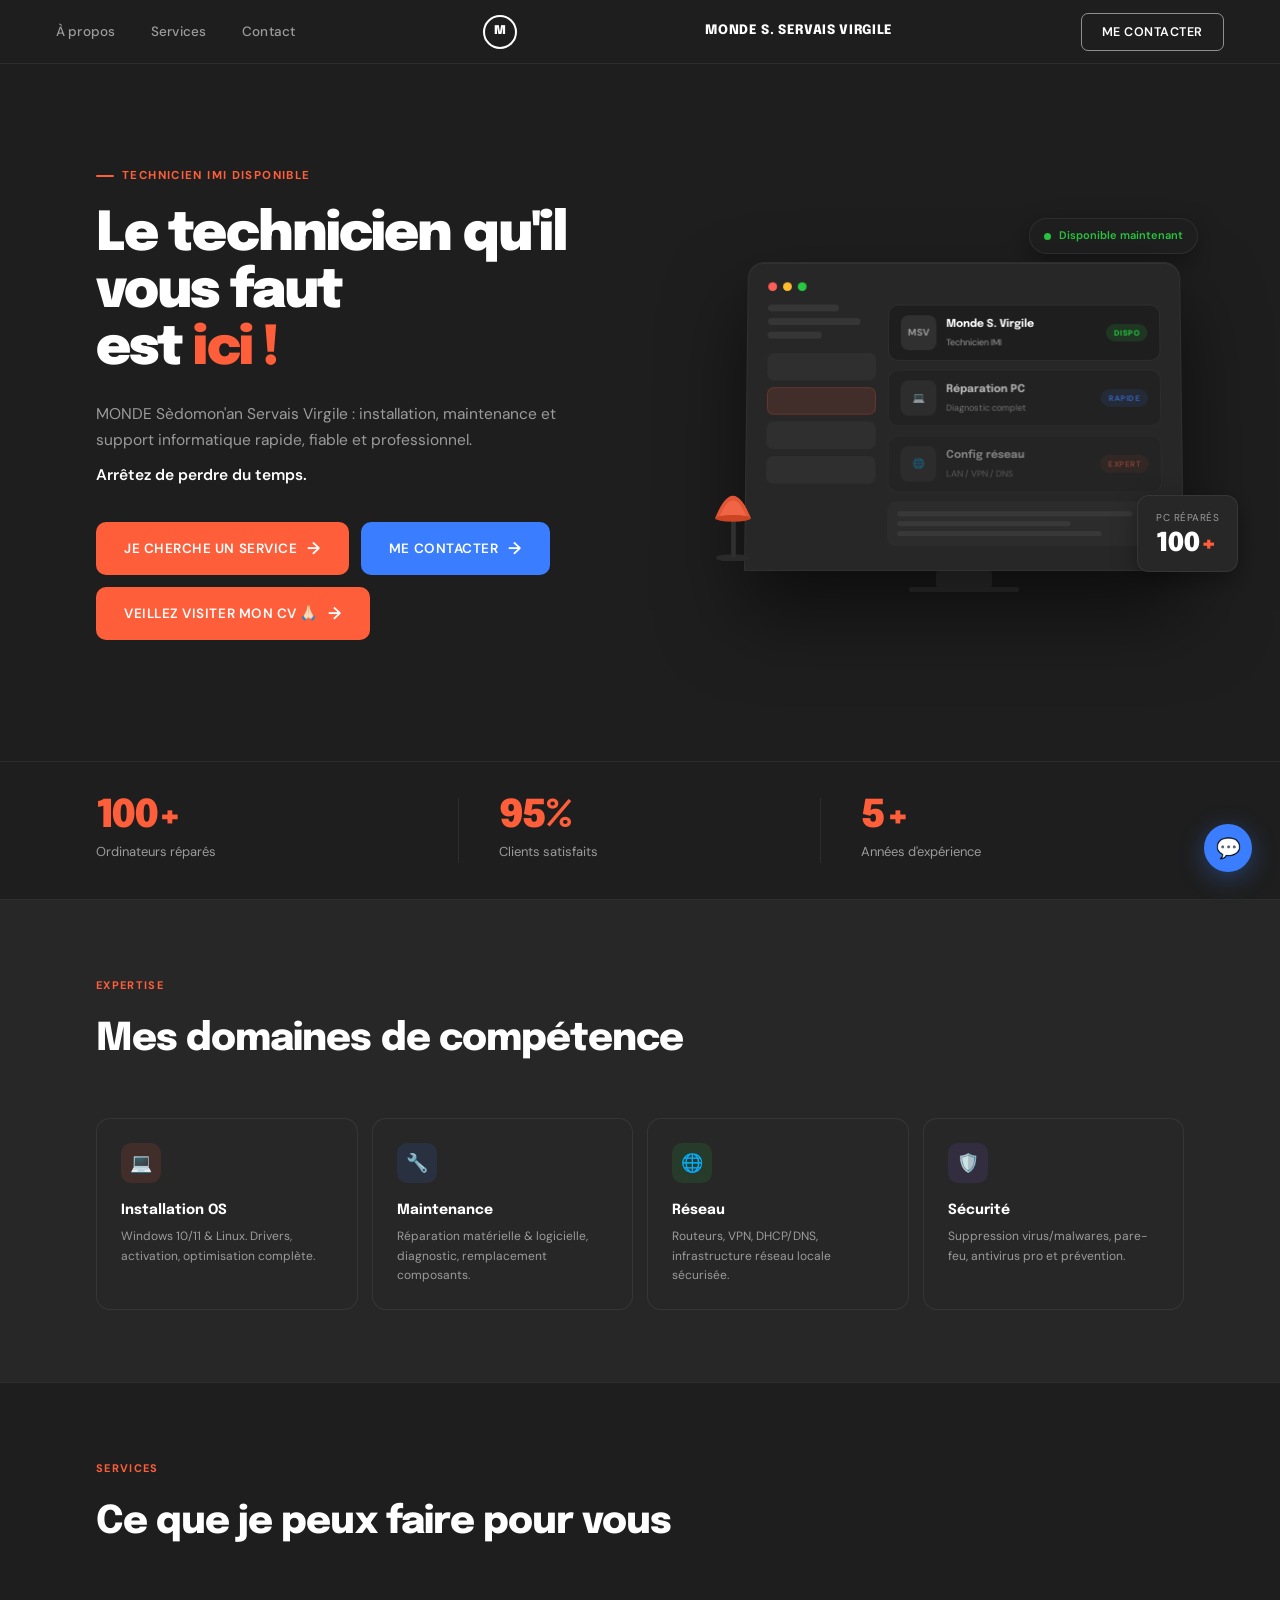
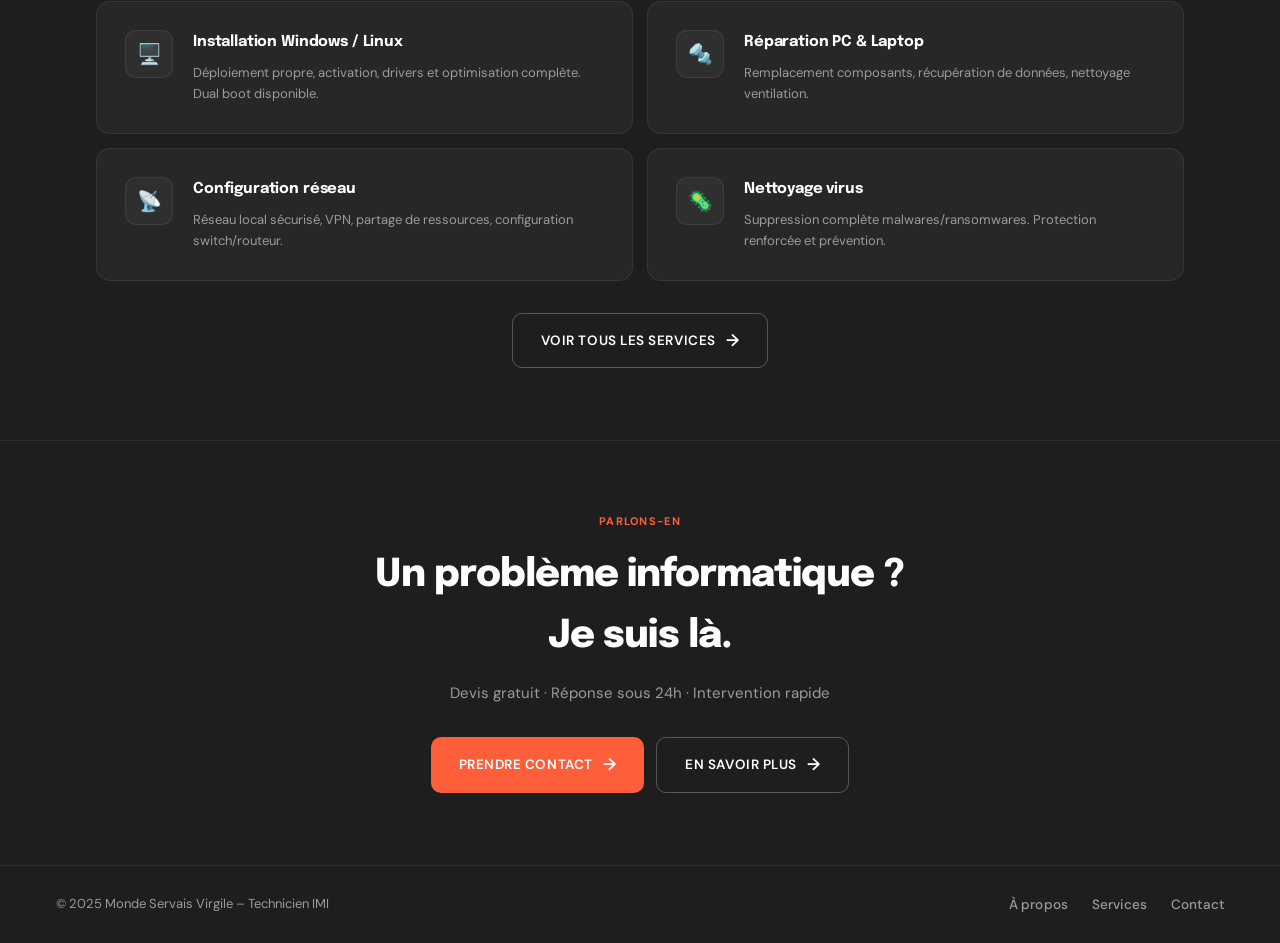
==== accueil.html @ eee0129f "Add files via upload" ====
<!DOCTYPE html>
<html lang="fr">
<head>
  <meta charset="UTF-8"/>
  <meta name="viewport" content="width=device-width, initial-scale=1.0"/>
  <title>MONDE Sèdomon'an Servais Virgile – Technicien IMI</title>
  <link rel="stylesheet" href="style.css"/>
  <link rel="stylesheet" href="https://cdnjs.cloudflare.com/ajax/libs/font-awesome/6.5.1/css/all.min.css"/>
  <style>
    .hero { min-height:100vh; display:flex; flex-direction:column; padding-top:64px; }
    .hero-main {
      flex:1; display:flex; align-items:center;
      max-width:1200px; margin:0 auto; width:100%;
      padding:0 56px; gap:56px;
    }
    .hero-text { flex:1; }

    .hero-eyebrow {
      display:inline-flex; align-items:center; gap:8px;
      font-size:11.5px; font-weight:700; letter-spacing:.12em;
      text-transform:uppercase; color:var(--orange); margin-bottom:22px;
      animation:slideUp .6s .1s ease both;
    }
    .hero-eyebrow::before { content:''; display:block; width:18px; height:2px; background:var(--orange); border-radius:2px; }

    .hero-h1 {
      font-family:'Epilogue',sans-serif; font-weight:900;
      font-size:clamp(2.2rem,4.2vw,3.4rem); line-height:1.06;
      letter-spacing:-.035em; color:var(--white); margin-bottom:22px;
      animation:slideUp .6s .18s ease both;
    }
    .hero-h1 em { color:var(--orange); font-style:normal; }

    .hero-desc {
      font-size:15.5px; line-height:1.7; color:var(--muted);
      max-width:460px; margin-bottom:10px;
      animation:slideUp .6s .26s ease both;
    }
    .hero-callout { font-size:15.5px; font-weight:600; color:var(--white); margin-bottom:34px; animation:slideUp .6s .3s ease both; }
    .hero-btns { display:flex; gap:12px; flex-wrap:wrap; animation:slideUp .6s .38s ease both; }

    @keyframes slideUp { from{opacity:0;transform:translateY(20px)} to{opacity:1;transform:translateY(0)} }
    @keyframes slideRight { from{opacity:0;transform:translateX(32px)} to{opacity:1;transform:translateX(0)} }

    .hero-visual { flex-shrink:0; width:440px; position:relative; animation:slideRight .7s .15s ease both; }

    .monitor {
      background:var(--bg2); border:1.5px solid var(--bg3);
      border-radius:16px 16px 0 0; padding:20px;
      transform:perspective(900px) rotateX(3deg); transform-origin:bottom center;
      box-shadow:0 40px 80px rgba(0,0,0,.55), inset 0 1px 0 rgba(255,255,255,.05);
    }
    .monitor-chrome { display:flex; align-items:center; gap:6px; margin-bottom:14px; }
    .chrome-dot { width:9px; height:9px; border-radius:50%; }
    .chrome-dot:nth-child(1){background:#ff5f57;}
    .chrome-dot:nth-child(2){background:#ffbd2e;}
    .chrome-dot:nth-child(3){background:#28c840;}

    .screen-body { display:flex; gap:12px; min-height:250px; }
    .screen-sidebar { width:110px; flex-shrink:0; display:flex; flex-direction:column; gap:7px; }
    .sb-line { height:7px; background:rgba(255,255,255,.07); border-radius:4px; }
    .sb-line:nth-child(1){width:65%;} .sb-line:nth-child(2){width:85%;} .sb-line:nth-child(3){width:50%;margin-bottom:8px;}
    .sb-menu-item { height:28px; background:rgba(255,255,255,.04); border-radius:7px; }
    .sb-menu-item.active-item { background:rgba(255,94,58,.12); border:1px solid rgba(255,94,58,.2); }
    .screen-main { flex:1; display:flex; flex-direction:column; gap:9px; }

    .profile-row {
      display:flex; align-items:center; gap:10px;
      background:var(--bg); border-radius:10px; padding:10px 12px;
      border:1px solid var(--border); transition:border-color .2s;
    }
    .profile-row:hover{border-color:var(--border2);}
    .p-avatar {
      width:36px;height:36px;border-radius:8px;overflow:hidden;flex-shrink:0;
      background:var(--bg3);display:flex;align-items:center;justify-content:center;
      font-size:10px;font-weight:700;color:var(--muted);
    }
    .p-avatar img{width:100%;height:100%;object-fit:cover;}
    .p-info{flex:1;}
    .p-name{font-family:'Epilogue',sans-serif;font-weight:700;font-size:11px;color:var(--white);margin-bottom:2px;}
    .p-role{font-size:9px;color:var(--muted);}
    .p-badge{font-size:8px;font-weight:700;letter-spacing:.06em;text-transform:uppercase;padding:3px 8px;border-radius:20px;}
    .badge-g{background:rgba(40,200,64,.14);color:var(--green);}
    .badge-b{background:rgba(58,126,255,.14);color:var(--blue);}
    .badge-o{background:rgba(255,94,58,.14);color:var(--orange);}

    .screen-lines{background:rgba(255,255,255,.02);border-radius:8px;padding:10px;display:flex;flex-direction:column;gap:5px;}
    .sc-line{height:5px;background:rgba(255,255,255,.06);border-radius:3px;}
    .sc-line:nth-child(1){width:92%;}.sc-line:nth-child(2){width:68%;}.sc-line:nth-child(3){width:80%;}

    .monitor-neck{width:56px;height:16px;background:var(--bg3);border-radius:2px;margin:0 auto;}
    .monitor-base-bar{width:110px;height:5px;background:var(--bg3);border-radius:3px;margin:0 auto;}

    .deco-lamp{position:absolute;left:-44px;bottom:24px;width:66px;}

    .float-badge {
      position:absolute; top:-14px; right:-14px;
      background:var(--bg); border:1px solid var(--border); border-radius:30px;
      padding:8px 14px; display:flex; align-items:center; gap:8px;
      font-size:11px; font-weight:600; color:var(--green); white-space:nowrap;
      animation:floatY 3s ease-in-out infinite; box-shadow:0 8px 24px rgba(0,0,0,.35);
    }
    .float-dot{width:7px;height:7px;background:var(--green);border-radius:50%;animation:pulse-g 1.5s ease infinite;}

    .float-stats {
      position:absolute; bottom:20px; right:-54px;
      background:var(--bg2); border:1px solid var(--border); border-radius:12px;
      padding:14px 18px; animation:floatY 4s 1s ease-in-out infinite;
      box-shadow:0 8px 24px rgba(0,0,0,.35);
    }
    .fs-label{font-size:10px;color:var(--muted);letter-spacing:.05em;text-transform:uppercase;margin-bottom:5px;}
    .fs-value{font-family:'Epilogue',sans-serif;font-weight:900;font-size:26px;color:var(--white);line-height:1;}
    .fs-value span{color:var(--orange);}

    @keyframes floatY{0%,100%{transform:translateY(0)}50%{transform:translateY(-7px)}}

    .skills-section{background:var(--bg2);}

    @media(max-width:900px){
      .hero-main{flex-direction:column;padding:40px 20px;gap:40px;text-align:center;}
      .hero-eyebrow{margin:0 auto 22px;}
      .hero-desc{margin-left:auto;margin-right:auto;}
      .hero-btns{justify-content:center;}
      .hero-visual{width:100%;max-width:380px;margin:0 auto;}
      .float-stats,.deco-lamp{display:none;}
    }
  </style>
</head>
<body>

<nav class="navbar">
  <div class="nav-left">
    <a href="a_propos.html" class="nav-link">À propos</a>
    <a href="services.html" class="nav-link">Services</a>
    <a href="contact.html" class="nav-link">Contact</a>
  </div>
  <a href="accueil.html" class="nav-logo">
    <div class="nav-logo-icon"></a>M</div>
    <span class="nav-logo-text">MONDE S. Servais Virgile</span>
  </a>
  <a href="contact.html" class="nav-cta">ME CONTACTER</a>
  <div class="burger" id="burger"><span></span><span></span><span></span></div>
</nav>
<div class="mobile-menu" id="mobileMenu">
  <a href="accueil.html">Accueil</a>
  <a href="a_propos.html">À propos</a>
  <a href="services.html">Services</a>
  <a href="contact.html">Contact</a>
</div>

<section class="hero">
  <div class="hero-main">
    <!-- Texte -->
    <div class="hero-text">
      <div class="hero-eyebrow">Technicien IMI disponible</div>
      <h1 class="hero-h1">Le technicien qu'il vous faut<br>est <em>ici&nbsp;!</em></h1>
      <p class="hero-desc">MONDE Sèdomon'an Servais Virgile : installation, maintenance et support informatique rapide, fiable et professionnel.</p>
      <p class="hero-callout">Arrêtez de perdre du temps.</p>
      <div class="hero-btns">
        <a href="services.html" class="btn btn-orange">JE CHERCHE UN SERVICE <span class="arrow">→</span></a>
        <a href="contact.html" class="btn btn-blue">ME CONTACTER <span class="arrow">→</span></a>
        <a href="cv/index.html" class="btn btn-orange">VEILLEZ VISITER MON CV 🙏🏻 <span class="arrow">→</span></a>
      </div>
      <br>
    </div>
    <br>

    <!-- Visuel -->
    <div class="hero-visual">
      <div class="float-badge"><div class="float-dot"></div>Disponible maintenant</div>
      <br>
      <div class="monitor">
        <div class="monitor-chrome">
          <div class="chrome-dot"></div><div class="chrome-dot"></div><div class="chrome-dot"></div>
        </div>
        <div class="screen-body">
          <div class="screen-sidebar">
            <div class="sb-line"></div><div class="sb-line"></div><div class="sb-line"></div>
            <div class="sb-menu-item"></div>
            <div class="sb-menu-item active-item"></div>
            <div class="sb-menu-item"></div>
            <div class="sb-menu-item"></div>
          </div>
          <div class="screen-main">
            <div class="profile-row">
              <div class="p-avatar"><img src="images/profile.jpg" alt="MSV" onerror="this.parentElement.textContent='MSV'"/></div>
              <div class="p-info"><div class="p-name">Monde S. Virgile</div><div class="p-role">Technicien IMI</div></div>
              <div class="p-badge badge-g">Dispo</div>
            </div>
            <div class="profile-row" style="opacity:.65">
              <div class="p-avatar">💻</div>
              <div class="p-info"><div class="p-name">Réparation PC</div><div class="p-role">Diagnostic complet</div></div>
              <div class="p-badge badge-b">Rapide</div>
            </div>
            <div class="profile-row" style="opacity:.4">
              <div class="p-avatar">🌐</div>
              <div class="p-info"><div class="p-name">Config réseau</div><div class="p-role">LAN / VPN / DNS</div></div>
              <div class="p-badge badge-o">Expert</div>
            </div>
            <div class="screen-lines">
              <div class="sc-line"></div><div class="sc-line"></div><div class="sc-line"></div>
            </div>
          </div>
        </div>
      </div>
      <div class="monitor-neck"></div>
      <div class="monitor-base-bar"></div>
      <div class="deco-lamp">
        <svg viewBox="0 0 70 110" fill="none">
          <ellipse cx="35" cy="106" rx="18" ry="4" fill="#2a2a2a"/>
          <rect x="33" y="64" width="5" height="42" rx="2.5" fill="#303030"/>
          <path d="M16 64 Q35 16 54 64 Z" fill="#ff5e3a" opacity=".88"/>
          <path d="M20 64 Q35 26 50 64 Z" fill="#ff7a5c" opacity=".45"/>
          <ellipse cx="35" cy="64" rx="19" ry="3.5" fill="#cc4422"/>
        </svg>
      </div>
      <div class="float-stats">
        <div class="fs-label">PC réparés</div>
        <div class="fs-value">100<span>+</span></div>
      </div>
    </div>
  </div>

  <!-- Stats bar -->
  <div class="stats-bar">
    <div class="stats-inner">
      <div class="stat-item">
        <div class="stat-val"><span class="stat-num" data-target="100" data-suffix="+">0+</span></div>
        <div class="stat-label">Ordinateurs réparés</div>
      </div>
      <div class="stat-item">
        <div class="stat-val"><span class="stat-num" data-target="95" data-suffix="%">0%</span></div>
        <div class="stat-label">Clients satisfaits</div>
      </div>
      <div class="stat-item">
        <div class="stat-val"><span class="stat-num" data-target="5" data-suffix="+">0+</span></div>
        <div class="stat-label">Années d'expérience</div>
      </div>
    </div>
  </div>
</section>

<!-- Compétences -->
<section class="skills-section">
  <div class="section-wrap">
    <div class="section-tag" data-aos>Expertise</div>
    <h2 class="section-h2" data-aos data-aos-delay="80">Mes domaines de compétence</h2>
    <div class="skills-grid-4">
      <div class="skill-card" data-aos data-aos-delay="60"><div class="skill-icon icon-o">💻</div><div class="skill-name">Installation OS</div><div class="skill-desc">Windows 10/11 & Linux. Drivers, activation, optimisation complète.</div></div>
      <div class="skill-card" data-aos data-aos-delay="120"><div class="skill-icon icon-b">🔧</div><div class="skill-name">Maintenance</div><div class="skill-desc">Réparation matérielle & logicielle, diagnostic, remplacement composants.</div></div>
      <div class="skill-card" data-aos data-aos-delay="180"><div class="skill-icon icon-g">🌐</div><div class="skill-name">Réseau</div><div class="skill-desc">Routeurs, VPN, DHCP/DNS, infrastructure réseau locale sécurisée.</div></div>
      <div class="skill-card" data-aos data-aos-delay="240"><div class="skill-icon icon-p">🛡️</div><div class="skill-name">Sécurité</div><div class="skill-desc">Suppression virus/malwares, pare-feu, antivirus pro et prévention.</div></div>
    </div>
  </div>
</section>

<!-- Services aperçu -->
<hr class="sep"/>
<div class="section-wrap">
  <div class="section-tag" data-aos>Services</div>
  <h2 class="section-h2" data-aos data-aos-delay="80">Ce que je peux faire pour vous</h2>
  <div class="services-grid">
    <div class="service-card" data-aos data-aos-delay="60"><div class="service-icon-box">🖥️</div><div class="service-body"><div class="service-title">Installation Windows / Linux</div><div class="service-desc">Déploiement propre, activation, drivers et optimisation complète. Dual boot disponible.</div></div></div>
    <div class="service-card" data-aos data-aos-delay="120"><div class="service-icon-box">🔩</div><div class="service-body"><div class="service-title">Réparation PC & Laptop</div><div class="service-desc">Remplacement composants, récupération de données, nettoyage ventilation.</div></div></div>
    <div class="service-card" data-aos data-aos-delay="180"><div class="service-icon-box">📡</div><div class="service-body"><div class="service-title">Configuration réseau</div><div class="service-desc">Réseau local sécurisé, VPN, partage de ressources, configuration switch/routeur.</div></div></div>
    <div class="service-card" data-aos data-aos-delay="240"><div class="service-icon-box">🦠</div><div class="service-body"><div class="service-title">Nettoyage virus</div><div class="service-desc">Suppression complète malwares/ransomwares. Protection renforcée et prévention.</div></div></div>
  </div>
  <div style="text-align:center;margin-top:32px;" data-aos data-aos-delay="100">
    <a href="services.html" class="btn btn-outline">VOIR TOUS LES SERVICES <span class="arrow">→</span></a>
  </div>
</div>

<!-- CTA -->
<hr class="sep"/>
<div class="section-wrap" style="text-align:center;" data-aos>
  <div class="section-tag" style="display:block;margin-bottom:14px;">Parlons-en</div>
  <h2 class="section-h2" style="max-width:560px;margin:0 auto 14px;">Un problème informatique ? Je suis là.</h2>
  <p style="color:var(--muted);margin-bottom:32px;font-size:15px;">Devis gratuit · Réponse sous 24h · Intervention rapide</p>
  <div style="display:flex;gap:12px;justify-content:center;flex-wrap:wrap;">
    <a href="contact.html" class="btn btn-orange">PRENDRE CONTACT <span class="arrow">→</span></a>
    <a href="a_propos.html" class="btn btn-outline">EN SAVOIR PLUS <span class="arrow">→</span></a>
  </div>
</div>

<footer class="site-footer">
  <span class="footer-copy">© 2025 Monde Servais Virgile – Technicien IMI</span>
  <div class="footer-links">
    <a href="a_propos.html" class="nav-link">À propos</a>
    <a href="services.html" class="nav-link">Services</a>
    <a href="contact.html" class="nav-link">Contact</a>
  </div>
</footer>
<div class="back-top">↑</div>
<a href="contact.html" class="chat-bubble" title="Me contacter">💬</a>
<script src="script.js"></script>
</body>
</html>
---- style.css ----
/* ============================================================
   MONDE SERVAIS VIRGILE – style.css
   Style FreelanceRepublik : Dark, Minimaliste, Professionnel
   ============================================================ */

@import url('https://fonts.googleapis.com/css2?family=Epilogue:wght@400;600;700;800;900&family=DM+Sans:ital,wght@0,300;0,400;0,500;0,600;1,400&display=swap');

/* ── Reset ── */
*, *::before, *::after { margin: 0; padding: 0; box-sizing: border-box; }
html { scroll-behavior: smooth; }

:root {
  --bg:      #1e1e1e;
  --bg2:     #272727;
  --bg3:     #303030;
  --bg4:     #3a3a3a;
  --white:   #ffffff;
  --muted:   #9b9b9b;
  --muted2:  #6e6e6e;
  --border:  rgba(255,255,255,0.07);
  --border2: rgba(255,255,255,0.14);
  --orange:  #ff5e3a;
  --blue:    #3a7eff;
  --green:   #28c840;
  --radius:  10px;
  --radius-lg: 14px;
  --transition: all 0.22s cubic-bezier(0.4,0,0.2,1);
}

body {
  background: var(--bg);
  color: var(--white);
  font-family: 'DM Sans', sans-serif;
  font-size: 15px;
  line-height: 1.6;
  overflow-x: hidden;
}

a { text-decoration: none; color: inherit; }
img { max-width: 100%; display: block; }
ul { list-style: none; }

/* ── Scrollbar ── */
::-webkit-scrollbar { width: 4px; }
::-webkit-scrollbar-track { background: var(--bg2); }
::-webkit-scrollbar-thumb { background: var(--orange); border-radius: 4px; }

/* ============================================================
   NAVBAR
   ============================================================ */
.navbar {
  position: fixed;
  top: 0; left: 0; right: 0;
  z-index: 200;
  height: 64px;
  display: flex;
  align-items: center;
  justify-content: space-between;
  padding: 0 56px;
  background: var(--bg);
  border-bottom: 1px solid var(--border);
  transition: var(--transition);
}
.navbar.scrolled {
  background: rgba(30,30,30,0.96);
  backdrop-filter: blur(12px);
  border-bottom-color: var(--border2);
}

.nav-left {
  display: flex;
  align-items: center;
  gap: 36px;
}

.nav-link {
  font-size: 13.5px;
  font-weight: 500;
  color: var(--muted);
  transition: color 0.18s;
  letter-spacing: 0.01em;
}
.nav-link:hover, .nav-link.active { color: var(--white); }

.nav-logo {
  display: flex;
  align-items: center;
  gap: 11px;
  position: absolute;
  left: 50%;
  transform: translateX(-50%);
}
.nav-logo-icon {
  width: 34px; height: 34px;
  border: 2px solid var(--white);
  border-radius: 50%;
  display: flex; align-items: center; justify-content: center;
  font-family: 'Epilogue', sans-serif;
  font-weight: 900;
  font-size: 12px;
  color: var(--white);
  letter-spacing: -0.5px;
  flex-shrink: 0;
}
.nav-logo-text {
  font-family: 'Epilogue', sans-serif;
  font-weight: 800;
  font-size: 13px;
  color: var(--white);
  letter-spacing: 0.05em;
  text-transform: uppercase;
  white-space: nowrap;
}

.nav-cta {
  font-size: 12.5px;
  font-weight: 600;
  color: var(--white);
  border: 1.5px solid rgba(255,255,255,0.5);
  border-radius: 7px;
  padding: 8px 20px;
  letter-spacing: 0.04em;
  text-transform: uppercase;
  transition: var(--transition);
}
.nav-cta:hover {
  background: var(--white);
  color: var(--bg);
  border-color: var(--white);
}

/* Burger */
.burger {
  display: none;
  flex-direction: column;
  gap: 5px;
  cursor: pointer;
}
.burger span {
  display: block;
  width: 22px; height: 1.5px;
  background: var(--white);
  border-radius: 2px;
  transition: var(--transition);
}
.burger.open span:nth-child(1) { transform: rotate(45deg) translate(4.5px, 4.5px); }
.burger.open span:nth-child(2) { opacity: 0; }
.burger.open span:nth-child(3) { transform: rotate(-45deg) translate(4.5px, -4.5px); }

.mobile-menu {
  display: none;
  position: fixed;
  inset: 0;
  background: rgba(20,20,20,0.98);
  z-index: 199;
  flex-direction: column;
  align-items: center;
  justify-content: center;
  gap: 2.5rem;
  transform: translateX(100%);
  transition: transform 0.35s cubic-bezier(0.4,0,0.2,1);
}
.mobile-menu.open { transform: translateX(0); }
.mobile-menu a {
  font-family: 'Epilogue', sans-serif;
  font-weight: 800;
  font-size: 1.8rem;
  letter-spacing: -0.02em;
  color: var(--muted);
  transition: color 0.18s;
}
.mobile-menu a:hover { color: var(--white); }

/* ============================================================
   BOUTONS GLOBAUX
   ============================================================ */
.btn {
  display: inline-flex;
  align-items: center;
  gap: 10px;
  font-family: 'DM Sans', sans-serif;
  font-size: 13.5px;
  font-weight: 600;
  letter-spacing: 0.04em;
  text-transform: uppercase;
  padding: 13px 28px;
  border-radius: var(--radius);
  border: none;
  cursor: pointer;
  text-decoration: none;
  transition: var(--transition);
  white-space: nowrap;
}
.btn .arrow { font-size: 17px; transition: transform 0.2s; }
.btn:hover .arrow { transform: translateX(4px); }

.btn-orange {
  background: var(--orange);
  color: #fff;
}
.btn-orange:hover {
  transform: translateY(-2px);
  box-shadow: 0 10px 32px rgba(255,94,58,0.32);
}

.btn-blue {
  background: var(--blue);
  color: #fff;
}
.btn-blue:hover {
  transform: translateY(-2px);
  box-shadow: 0 10px 32px rgba(58,126,255,0.32);
}

.btn-outline {
  background: transparent;
  color: var(--white);
  border: 1.5px solid rgba(255,255,255,0.25);
}
.btn-outline:hover {
  border-color: var(--white);
  background: rgba(255,255,255,0.04);
  transform: translateY(-2px);
}

/* ============================================================
   PAGE HERO COMMUN (pages intérieures)
   ============================================================ */
.page-hero {
  padding: 130px 56px 60px;
  max-width: 1200px;
  margin: 0 auto;
}
.page-tag {
  display: inline-block;
  font-size: 11px;
  font-weight: 700;
  letter-spacing: 0.12em;
  text-transform: uppercase;
  color: var(--orange);
  margin-bottom: 16px;
}
.page-h1 {
  font-family: 'Epilogue', sans-serif;
  font-weight: 900;
  font-size: clamp(2rem, 4.5vw, 3.4rem);
  letter-spacing: -0.03em;
  line-height: 1.06;
  color: var(--white);
  margin-bottom: 18px;
}
.page-sub {
  font-size: 16px;
  color: var(--muted);
  max-width: 560px;
  line-height: 1.65;
}

/* ============================================================
   SECTIONS COMMUNES
   ============================================================ */
.section-wrap {
  max-width: 1200px;
  margin: 0 auto;
  padding: 72px 56px;
}

.section-tag {
  display: inline-block;
  font-size: 11px;
  font-weight: 700;
  letter-spacing: 0.12em;
  text-transform: uppercase;
  color: var(--orange);
  margin-bottom: 14px;
}
.section-h2 {
  font-family: 'Epilogue', sans-serif;
  font-weight: 800;
  font-size: clamp(1.6rem, 3vw, 2.4rem);
  letter-spacing: -0.025em;
  color: var(--white);
  margin-bottom: 48px;
}

/* Séparateur de section -->*/
.sep {
  border: none;
  border-top: 1px solid var(--border);
  margin: 0;
}

/* ============================================================
   CARTES DE SERVICE
   ============================================================ */
.services-grid {
  display: grid;
  grid-template-columns: repeat(2, 1fr);
  gap: 14px;
}

.service-card {
  background: var(--bg2);
  border: 1px solid var(--border);
  border-radius: var(--radius-lg);
  padding: 28px;
  display: flex;
  gap: 20px;
  align-items: flex-start;
  transition: var(--transition);
}
.service-card:hover {
  border-color: var(--border2);
  transform: translateY(-3px);
  background: var(--bg3);
}

.service-icon-box {
  width: 48px; height: 48px;
  border-radius: 11px;
  background: rgba(255,255,255,0.04);
  border: 1px solid var(--border);
  display: flex; align-items: center; justify-content: center;
  font-size: 20px;
  flex-shrink: 0;
  transition: var(--transition);
}
.service-card:hover .service-icon-box {
  background: rgba(255,94,58,0.1);
  border-color: rgba(255,94,58,0.2);
}

.service-body {}
.service-title {
  font-family: 'Epilogue', sans-serif;
  font-weight: 700;
  font-size: 15px;
  color: var(--white);
  margin-bottom: 8px;
  letter-spacing: -0.01em;
}
.service-desc {
  font-size: 13px;
  color: var(--muted);
  line-height: 1.65;
}

/* ============================================================
   CARTES COMPÉTENCES
   ============================================================ */
.skills-grid-4 {
  display: grid;
  grid-template-columns: repeat(4, 1fr);
  gap: 14px;
}

.skill-card {
  background: var(--bg2);
  border: 1px solid var(--border);
  border-radius: var(--radius-lg);
  padding: 24px;
  transition: var(--transition);
}
.skill-card:hover {
  border-color: var(--border2);
  transform: translateY(-3px);
}
.skill-icon {
  width: 40px; height: 40px;
  border-radius: 10px;
  display: flex; align-items: center; justify-content: center;
  font-size: 18px;
  margin-bottom: 16px;
}
.icon-o { background: rgba(255,94,58,0.12); }
.icon-b { background: rgba(58,126,255,0.12); }
.icon-g { background: rgba(40,200,64,0.12); }
.icon-p { background: rgba(139,92,246,0.12); }
.skill-name {
  font-family: 'Epilogue', sans-serif;
  font-weight: 700;
  font-size: 14px;
  color: var(--white);
  margin-bottom: 6px;
}
.skill-desc {
  font-size: 12px;
  color: var(--muted);
  line-height: 1.6;
}

/* ============================================================
   STATS BAR
   ============================================================ */
.stats-bar {
  border-top: 1px solid var(--border);
  border-bottom: 1px solid var(--border);
}
.stats-inner {
  max-width: 1200px;
  margin: 0 auto;
  padding: 36px 56px;
  display: grid;
  grid-template-columns: repeat(3, 1fr);
}
.stat-item {
  padding: 0 40px;
  border-right: 1px solid var(--border);
}
.stat-item:first-child { padding-left: 0; }
.stat-item:last-child  { border-right: none; }

.stat-val {
  font-family: 'Epilogue', sans-serif;
  font-weight: 900;
  font-size: 2.4rem;
  letter-spacing: -0.04em;
  color: var(--white);
  line-height: 1;
  margin-bottom: 6px;
}
.stat-val span { color: var(--orange); }
.stat-label {
  font-size: 13px;
  color: var(--muted);
}

/* ============================================================
   BARRES COMPÉTENCES ANIMÉES
   ============================================================ */
.skill-bar-item { margin-bottom: 22px; }
.skill-bar-header {
  display: flex;
  justify-content: space-between;
  align-items: center;
  margin-bottom: 8px;
}
.skill-bar-name {
  font-size: 13px;
  font-weight: 500;
  color: var(--white);
}
.skill-bar-pct {
  font-size: 12px;
  color: var(--muted);
  font-family: 'DM Sans', monospace;
}
.skill-bar-track {
  height: 3px;
  background: rgba(255,255,255,0.07);
  border-radius: 3px;
  overflow: hidden;
}
.skill-bar-fill {
  height: 100%;
  background: var(--orange);
  border-radius: 3px;
  width: 0;
  transition: width 1.4s cubic-bezier(0.4,0,0.2,1);
}

/* ============================================================
   CONTACT
   ============================================================ */
.contact-grid {
  display: grid;
  grid-template-columns: 1fr 1.6fr;
  gap: 40px;
  align-items: start;
}

.contact-item {
  display: flex;
  align-items: center;
  gap: 14px;
  padding: 16px;
  background: var(--bg2);
  border: 1px solid var(--border);
  border-radius: var(--radius);
  margin-bottom: 10px;
  transition: var(--transition);
}
.contact-item:hover { border-color: var(--border2); }
.contact-icon {
  width: 40px; height: 40px;
  background: rgba(255,255,255,0.04);
  border-radius: 9px;
  display: flex; align-items: center; justify-content: center;
  font-size: 17px;
  flex-shrink: 0;
}
.contact-lbl {
  font-size: 11px;
  color: var(--muted);
  letter-spacing: 0.06em;
  text-transform: uppercase;
  margin-bottom: 3px;
}
.contact-val {
  font-size: 14px;
  color: var(--white);
  font-weight: 500;
}

.social-row {
  display: flex;
  gap: 8px;
  margin-top: 18px;
}
.social-btn {
  width: 40px; height: 40px;
  background: var(--bg2);
  border: 1px solid var(--border);
  border-radius: 9px;
  display: flex; align-items: center; justify-content: center;
  font-size: 16px;
  color: var(--muted);
  transition: var(--transition);
}
.social-btn:hover {
  background: var(--orange);
  border-color: var(--orange);
  color: #fff;
  transform: translateY(-3px);
}

/* Formulaire */
.form-card {
  background: var(--bg2);
  border: 1px solid var(--border);
  border-radius: var(--radius-lg);
  padding: 36px;
}
.form-row-2 {
  display: grid;
  grid-template-columns: 1fr 1fr;
  gap: 14px;
}
.form-group { margin-bottom: 16px; }
.form-label {
  display: block;
  font-size: 11px;
  font-weight: 600;
  letter-spacing: 0.08em;
  text-transform: uppercase;
  color: var(--muted);
  margin-bottom: 8px;
}
.form-input,
.form-textarea {
  width: 100%;
  background: var(--bg3);
  border: 1px solid var(--border);
  border-radius: var(--radius);
  padding: 12px 14px;
  color: var(--white);
  font-family: 'DM Sans', sans-serif;
  font-size: 14px;
  outline: none;
  transition: var(--transition);
}
.form-input::placeholder, .form-textarea::placeholder { color: var(--muted2); }
.form-input:focus, .form-textarea:focus {
  border-color: var(--orange);
  background: var(--bg4);
}
.form-textarea { height: 130px; resize: none; }

/* ============================================================
   FOOTER
   ============================================================ */
.site-footer {
  border-top: 1px solid var(--border);
  padding: 28px 56px;
  display: flex;
  align-items: center;
  justify-content: space-between;
}
.footer-copy {
  font-size: 13px;
  color: var(--muted);
}
.footer-links {
  display: flex;
  gap: 24px;
}

/* ============================================================
   BOUTON RETOUR EN HAUT
   ============================================================ */
.back-top {
  position: fixed;
  bottom: 90px;
  right: 28px;
  width: 40px; height: 40px;
  background: var(--bg2);
  border: 1px solid var(--border);
  border-radius: 8px;
  display: flex; align-items: center; justify-content: center;
  font-size: 14px;
  color: var(--muted);
  z-index: 100;
  opacity: 0;
  transform: translateY(10px);
  transition: var(--transition);
  cursor: pointer;
}
.back-top.visible { opacity: 1; transform: translateY(0); }
.back-top:hover { background: var(--white); color: var(--bg); }

/* Chat bubble */
.chat-bubble {
  position: fixed;
  bottom: 28px; right: 28px;
  width: 48px; height: 48px;
  background: var(--blue);
  border-radius: 50%;
  display: flex; align-items: center; justify-content: center;
  font-size: 20px;
  z-index: 100;
  box-shadow: 0 6px 24px rgba(58,126,255,0.35);
  transition: transform 0.2s;
}
.chat-bubble:hover { transform: scale(1.1); }

/* ============================================================
   ANIMATIONS
   ============================================================ */
[data-aos] {
  opacity: 0;
  transform: translateY(24px);
  transition: opacity 0.65s ease, transform 0.65s ease;
}
[data-aos="fade-left"]  { transform: translateX(-24px); }
[data-aos="fade-right"] { transform: translateX(24px); }
[data-aos="zoom-in"]    { transform: scale(0.9); }
[data-aos].aos-in {
  opacity: 1;
  transform: none;
}

/* ============================================================
   TIMELINE
   ============================================================ */
.timeline {
  position: relative;
  padding-left: 28px;
}
.timeline::before {
  content: '';
  position: absolute;
  left: 0; top: 8px; bottom: 8px;
  width: 1px;
  background: var(--border);
}
.timeline-item {
  position: relative;
  margin-bottom: 32px;
}
.timeline-item::before {
  content: '';
  position: absolute;
  left: -31px; top: 6px;
  width: 7px; height: 7px;
  background: var(--orange);
  border-radius: 50%;
  border: 2px solid var(--bg);
}
.timeline-date {
  font-size: 11px;
  font-weight: 600;
  letter-spacing: 0.08em;
  text-transform: uppercase;
  color: var(--orange);
  margin-bottom: 6px;
}
.timeline-title {
  font-family: 'Epilogue', sans-serif;
  font-weight: 700;
  font-size: 15px;
  color: var(--white);
  margin-bottom: 6px;
}
.timeline-desc {
  font-size: 13px;
  color: var(--muted);
  line-height: 1.65;
}

/* ============================================================
   DISPONIBILITÉ BADGE
   ============================================================ */
.dispo-badge {
  display: inline-flex;
  align-items: center;
  gap: 8px;
  background: rgba(40,200,64,0.08);
  border: 1px solid rgba(40,200,64,0.2);
  border-radius: 30px;
  padding: 8px 16px;
  font-size: 13px;
  font-weight: 600;
  color: var(--green);
  margin-top: 20px;
}
.dispo-dot {
  width: 7px; height: 7px;
  background: var(--green);
  border-radius: 50%;
  animation: pulse-g 1.5s ease infinite;
}
@keyframes pulse-g {
  0%,100% { opacity:1; transform:scale(1); }
  50%  { opacity:0.5; transform:scale(1.5); }
}

/* ============================================================
   RESPONSIVE
   ============================================================ */
@media (max-width: 1024px) {
  .skills-grid-4 { grid-template-columns: repeat(2, 1fr); }
}

@media (max-width: 768px) {
  .navbar { padding: 0 20px; }
  .nav-left { display: none; }
  .nav-cta  { display: none; }
  .nav-logo { position: static; transform: none; }
  .burger   { display: flex; }
  .mobile-menu { display: flex; }

  .page-hero { padding: 100px 20px 40px; }
  .section-wrap { padding: 48px 20px; }
  .stats-inner { padding: 28px 20px; grid-template-columns: 1fr; gap: 20px; }
  .stat-item { padding: 0; border-right: none; border-bottom: 1px solid var(--border); padding-bottom: 16px; }
  .stat-item:last-child { border-bottom: none; padding-bottom: 0; }
  .services-grid { grid-template-columns: 1fr; }
  .skills-grid-4 { grid-template-columns: 1fr 1fr; }
  .contact-grid { grid-template-columns: 1fr; }
  .form-row-2 { grid-template-columns: 1fr; }
  .site-footer { padding: 20px; flex-direction: column; gap: 14px; text-align: center; }
  .footer-links { justify-content: center; }
}

@media (max-width: 480px) {
  .skills-grid-4 { grid-template-columns: 1fr; }
}
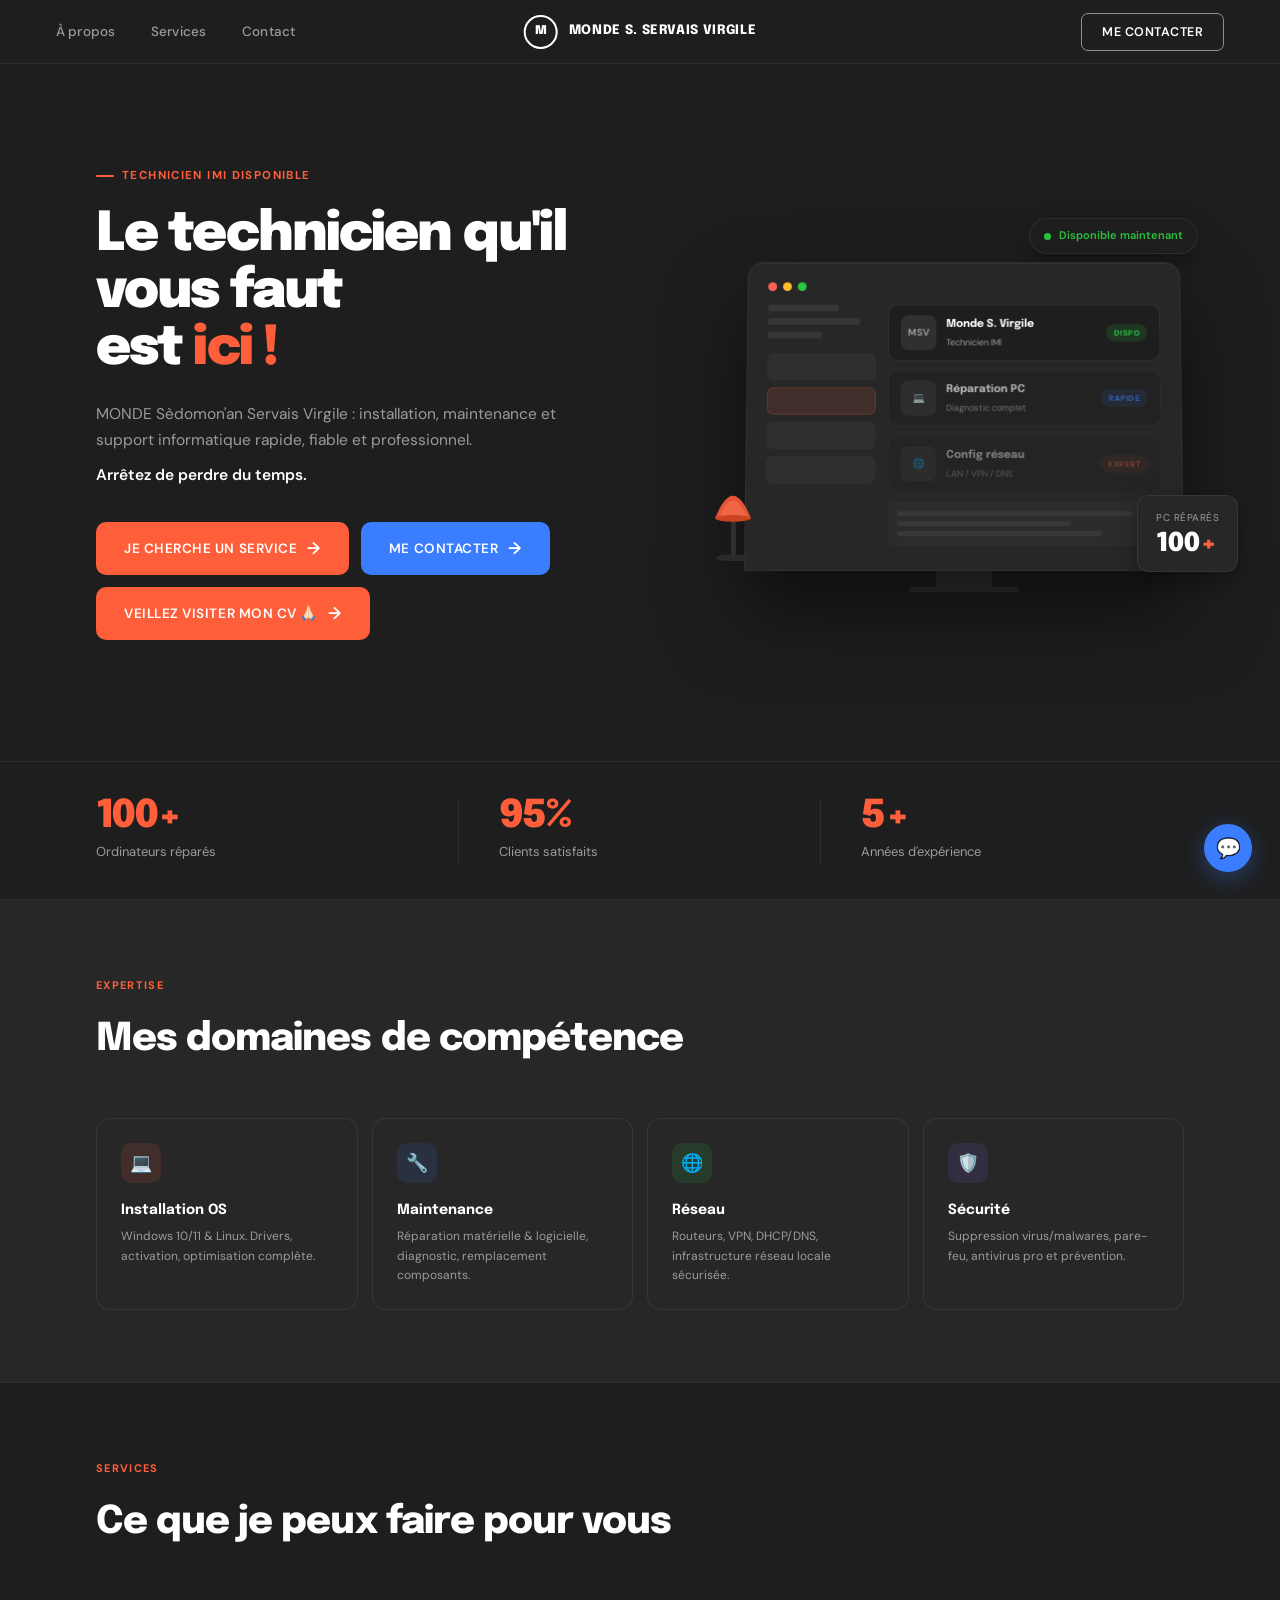
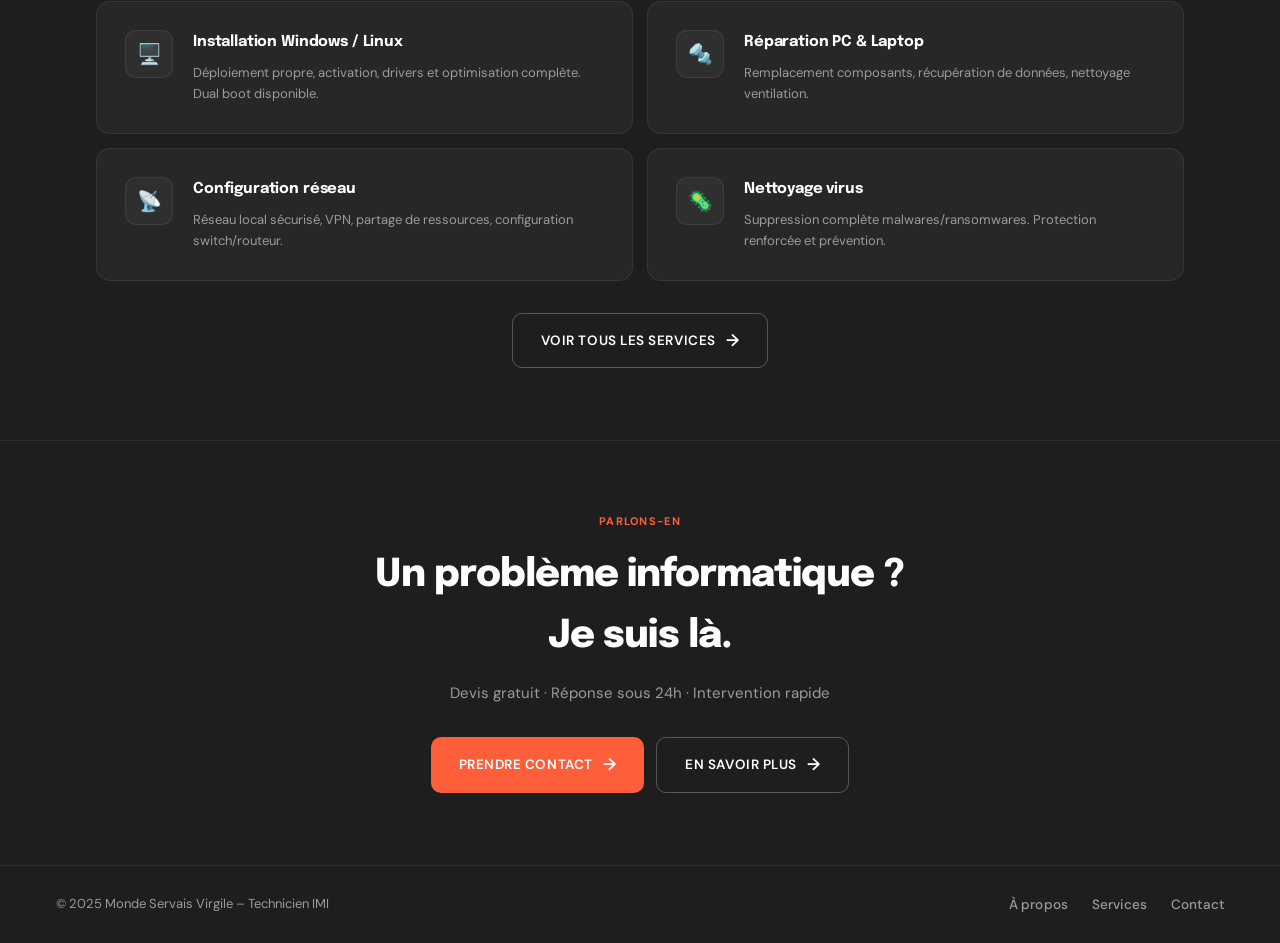
==== commit b6f52c09: "Add files via upload" ====
--- a/accueil.html
+++ b/accueil.html
@@ -135,7 +135,7 @@
     <a href="contact.html" class="nav-link">Contact</a>
   </div>
   <a href="accueil.html" class="nav-logo">
-    <div class="nav-logo-icon"></a>M</div>
+    <div class="nav-logo-icon">M</div>
     <span class="nav-logo-text">MONDE S. Servais Virgile</span>
   </a>
   <a href="contact.html" class="nav-cta">ME CONTACTER</a>
